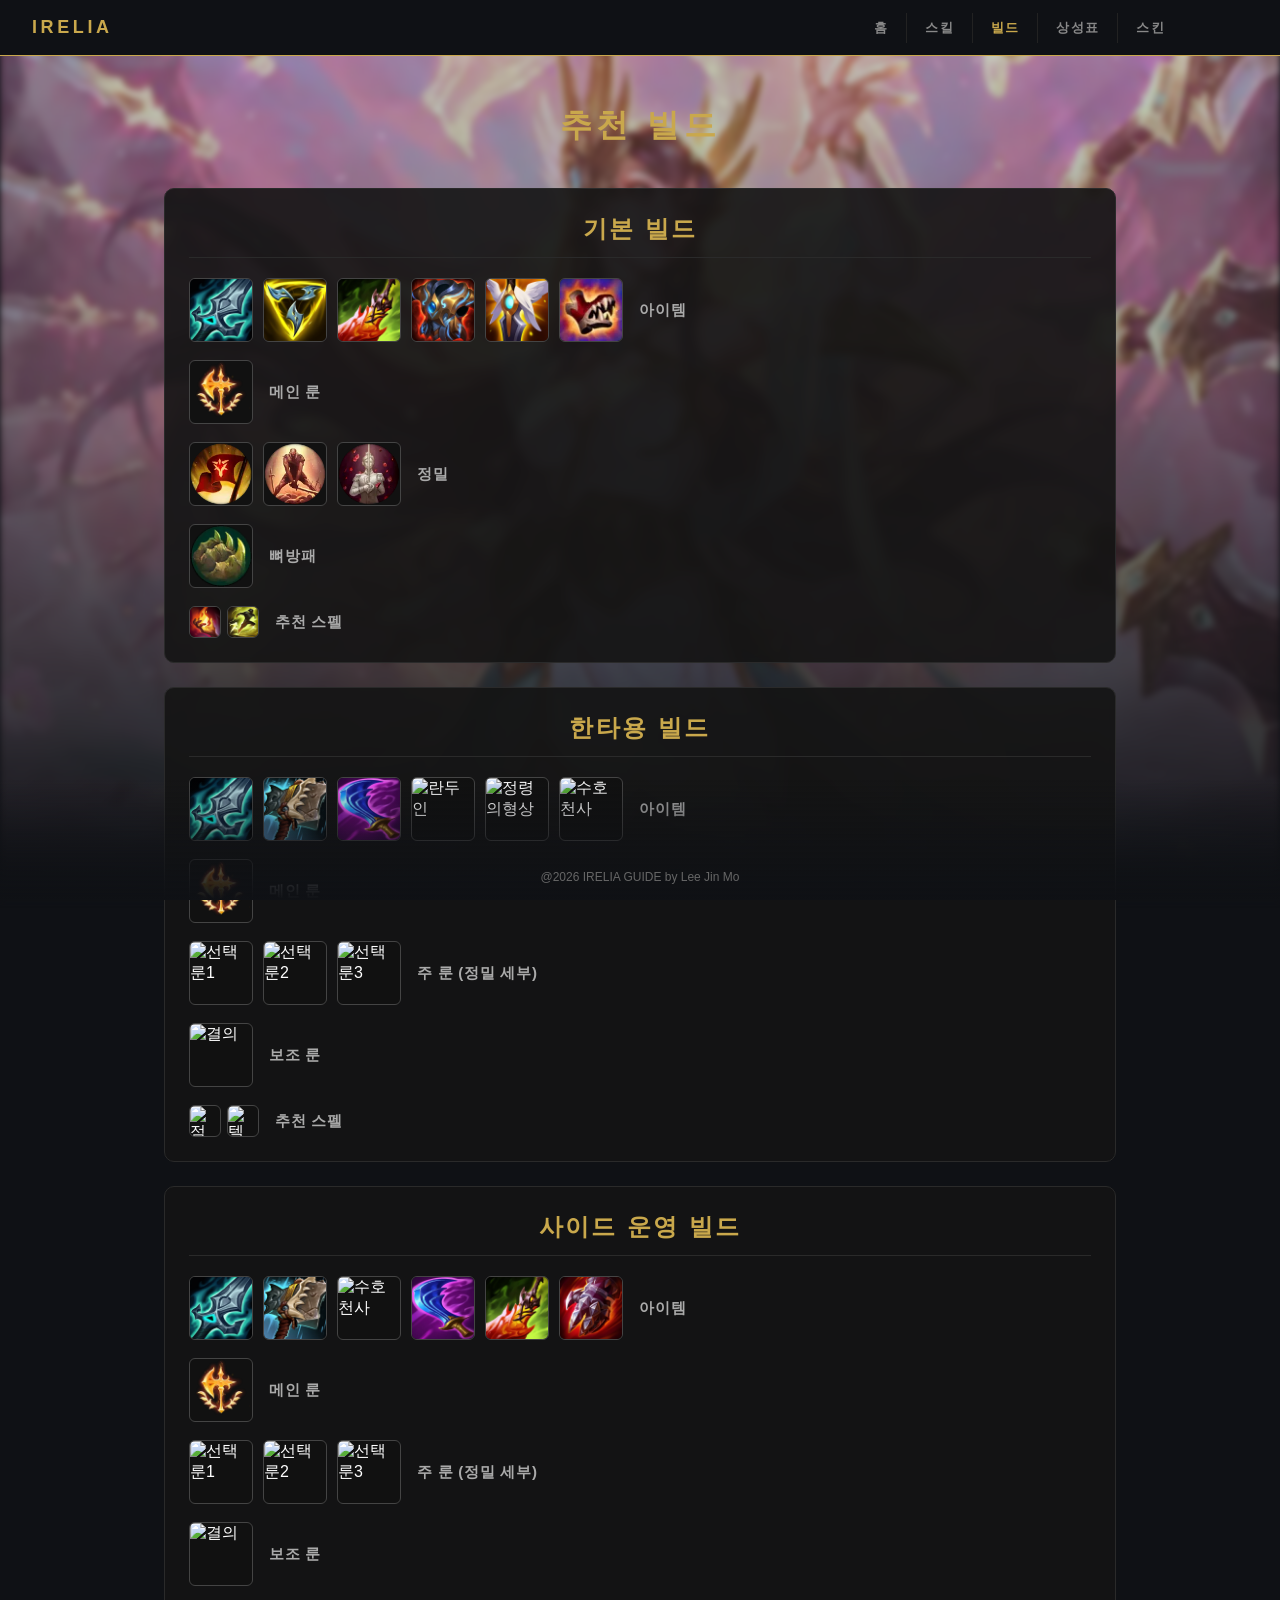
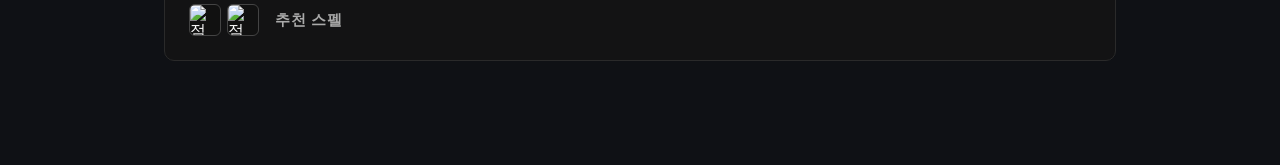
==== build.html @ 3445dcb6 "ADi오후 10:192026. 6. 21.1727: {{21PM오후 10:19e}}" ====
<!doctype html>
<html lang="ko">
  <head>
    <meta charset="UTF-8" />
    <meta name="viewport" content="width=device-width, initial-scale=1.0" />
    <title>이렐리아 가이드 — 추천 빌드</title>
    <link rel="stylesheet" href="style.css" />
  </head>

  <body class="page-bg">
    <nav>
      <div class="nav-inner">
        <a href="index.html" class="nav-logo">IRELIA</a>

        <div class="nav-links">
          <a href="home.html">홈</a>
          <a href="skill.html">스킬</a>
          <a href="build.html" class="active">빌드</a>
          <a href="counter.html">상성표</a>
          <a href="skin.html">스킨</a>
        </div>

        <span class="nav-user"></span>
      </div>
    </nav>

    <main class="build-page">
      <h1>추천 빌드</h1>

      <section class="build-box">
        <h2>기본 빌드</h2>

        <div class="build-row">
          <div class="icon-list">
            <img src="몰왕.png" alt="몰락한 왕의 검" />
            <img src="삼위일체.png" alt="삼위일체" />
            <img src="죽무.png" alt="죽음의 무도" />
            <img src="불쌍수.png" alt="불사의 쌍둥이 수호자" />
            <img src="가엔.png" alt="수호 천사" />
            <img src="탐욕신.png" alt="탐욕의 군화" />
          </div>
          <span>아이템</span>
        </div>

        <div class="build-row">
          <img src="정복자.png" alt="정복자" class="rune-icon" />
          <span>메인 룬</span>
        </div>

        <div class="build-row">
          <div class="icon-list">
            <img src="승전보.png" alt="승전보" />
            <img src="최후의저항.png" alt="최후의 저항" />
            <img src="핏빛길.png" alt="전설: 핏빛 길" />
          </div>
          <span>정밀</span>
        </div>

        <div class="build-row">
          <img src="뼈방패.png" alt="뼈방패" class="rune-icon" />
          <span>뼈방패</span>
        </div>

        <div class="build-row">
          <div class="icon-list spell-list">
            <img src="점화.png" alt="점화" class="spell-icon" />
            <img src="점멸.png" alt="점멸" class="spell-icon" />
          </div>
          <span>추천 스펠</span>
        </div>
      </section>

      <section class="build-box">
        <h2>한타용 빌드</h2>

        <div class="build-row">
          <div class="icon-list">
            <img src="몰왕.png" alt="몰왕" />
            <img src="선파자.png" alt="선체파괴자" />
            <img src="마최.png" alt="마법사의 최후" />
            <img src="란두인.png" alt="란두인" />
            <img src="정령의형상.png" alt="정령의형상" />
            <img src="수호천사.png" alt="수호천사" />
          </div>
          <span>아이템</span>
        </div>

        <div class="build-row">
          <img src="정복자.png" alt="정복자" class="rune-icon" />
          <span>메인 룬</span>
        </div>

        <div class="build-row">
          <div class="icon-list">
            <img src="룬1.png" alt="선택룬1" />
            <img src="룬2.png" alt="선택룬2" />
            <img src="룬3.png" alt="선택룬3" />
          </div>
          <span>주 룬 (정밀 세부)</span>
        </div>

        <div class="build-row">
          <img src="결의.png" alt="결의" class="rune-icon" />
          <span>보조 룬</span>
        </div>

        <div class="build-row">
          <div class="icon-list spell-list">
            <img src="스펠1.png" alt="점멸" class="spell-icon" />
            <img src="스펠2.png" alt="텔포" class="spell-icon" />
          </div>
          <span>추천 스펠</span>
        </div>
      </section>

      <section class="build-box">
        <h2>사이드 운영 빌드</h2>

        <div class="build-row">
          <div class="icon-list">
            <img src="몰왕.png" alt="몰왕" />
            <img src="선파자.png" alt="선체파괴자" />
            <img src="수호천사.png" alt="수호천사" />
            <img src="마최.png" alt="마법사의 최후" />
            <img src="죽무.png" alt="죽음의 무도" />
            <img src="스테락.png" alt="스테락" />
          </div>
          <span>아이템</span>
        </div>

        <div class="build-row">
          <img src="정복자.png" alt="정복자" class="rune-icon" />
          <span>메인 룬</span>
        </div>

        <div class="build-row">
          <div class="icon-list">
            <img src="룬1.png" alt="선택룬1" />
            <img src="룬2.png" alt="선택룬2" />
            <img src="룬3.png" alt="선택룬3" />
          </div>
          <span>주 룬 (정밀 세부)</span>
        </div>

        <div class="build-row">
          <img src="결의.png" alt="결의" class="rune-icon" />
          <span>보조 룬</span>
        </div>

        <div class="build-row">
          <div class="icon-list spell-list">
            <img src="스펠1.png" alt="점멸" class="spell-icon" />
            <img src="스펠2.png" alt="점화" class="spell-icon" />
          </div>
          <span>추천 스펠</span>
        </div>
      </section>
    </main>

    <footer>
      <p>@2026 IRELIA GUIDE by Lee Jin Mo</p>
    </footer>

    <script src="js/main.js"></script>
  </body>
</html>
---- style.css ----
/*전체설정*/
* {
  margin: 0;
  padding: 0;
  box-sizing: border-box;
}

html {
  scroll-behavior: smooth;
}

body {
  margin: 0;
  padding-top: 56px; /*여백확보*/
  background-color: #0f1115;
  color: white;
  font-family: "Pretendard", sans-serif;
}

/*전체배경사진*/
.page-bg::before {
  content: "";
  position: fixed;
  inset: 0;
  background:
    linear-gradient(
      to bottom,
      rgba(0, 0, 0, 0.15) 0%,
      rgba(0, 0, 0, 0.35) 45%,
      rgba(15, 17, 21, 0.8) 80%,
      #0f1115 100%
    ),
    url("불멸이배경.png");
  background-size: cover;
  background-position: center;
  background-repeat: no-repeat;
  filter: blur(3px);
  z-index: -2;
}

/*네비바*/
nav {
  position: fixed;
  top: 0;
  left: 0;
  right: 0;
  z-index: 100;
  height: 56px;
  background: #0f1115;
  border-bottom: 1px solid #c9a84c;
  display: flex;
  align-items: center;
  padding: 0 32px;
}

.nav-inner {
  width: 100%;
  display: flex;
  align-items: center;
}

/*로고*/
.nav-logo {
  margin-right: auto;
  font-size: 18px;
  font-weight: 900;
  letter-spacing: 0.2em;
  text-transform: uppercase;
  text-decoration: none;
  color: #c9a84c;
}

/*메뉴하이퍼링크*/
.nav-links {
  display: flex;
  align-items: center;
}

.nav-links a {
  padding: 6px 18px;
  font-size: 13px;
  font-weight: 600;
  letter-spacing: 0.1em;
  text-transform: uppercase;
  text-decoration: none;
  color: #888;
  border-left: 1px solid #222;
  transition:
    color 0.2s,
    background 0.2s;
}

.nav-links a:first-child {
  border-left: none;
}

.nav-links a:hover {
  color: #c9a84c;
  background: rgba(201, 168, 76, 0.08);
}

.nav-links a.active {
  color: #c9a84c;
}

/*소환사명*/
.nav-user {
  margin-left: 32px;
  padding-left: 32px;
  font-size: 12px;
  font-weight: 600;
  letter-spacing: 0.08em;
  color: #c9a84c;
  border-left: 1px solid #333;
}

/*메인/하단푸터*/
main {
  max-width: 1000px;
  margin: 0 auto;
  padding: 48px 24px 80px;
}

main h1 {
  font-size: 28px;
  font-weight: 900;
  letter-spacing: 0.15em;
  text-transform: uppercase;
  color: #c9a84c;
}

main > div > p {
  font-size: 13px;
  letter-spacing: 0.08em;
  color: #666;
  margin-top: 8px;
}

footer {
  position: fixed;
  bottom: 0;
  left: 0;
  right: 0;
  z-index: 50;
  margin-top: 0;
  padding: 16px 24px;
  text-align: center;
  font-size: 12px;
  color: #666;
  background: transparent;
  border-top: none;
}

/*스크롤시페이드*/
footer::before {
  content: "";
  position: fixed;
  bottom: 0;
  left: 0;
  right: 0;
  height: 120px;
  z-index: -1;
  background: linear-gradient(
    to bottom,
    rgba(15, 17, 21, 0) 0%,
    rgba(15, 17, 21, 0.85) 85%,
    #0f1115 100%
  );
  pointer-events: none;
}

/*스킬버튼*/
.tab-wrap {
  display: flex;
  justify-content: center;
  gap: 12px;
  margin-bottom: 40px;
}

.tab-btn {
  display: flex;
  flex-direction: column;
  align-items: center;
  gap: 6px;
  padding: 12px 20px;
  min-width: 90px;
  background: #1a1a1a;
  border: 1px solid #2a2a2a;
  border-radius: 8px;
  cursor: pointer;
  transition: all 0.2s;
}

.tab-btn:hover {
  border-color: #c9a84c;
  background: rgba(201, 168, 76, 0.08);
}

.tab-btn.active {
  border-color: #c9a84c;
  background: rgba(201, 168, 76, 0.12);
}

.tab-btn .key {
  font-size: 18px;
  font-weight: 900;
  letter-spacing: 0.1em;
  color: #c9a84c;
}

.tab-btn .key-name {
  font-size: 11px;
  font-weight: 600;
  letter-spacing: 0.05em;
  color: #888;
  white-space: nowrap;
}

.tab-btn.active .key-name {
  color: #c9a84c;
}

/*스킬정보*/
.skill-sec {
  display: none !important;
}

.skill-sec.active {
  display: flex !important;
}

.skill-wrap {
  display: flex;
  gap: 40px;
  align-items: flex-start;
}

.skill-img {
  width: 280px;
  min-width: 280px;
  border-radius: 8px;
  border: 1px solid #2a2a2a;
  object-fit: cover;
}

.skill-text {
  flex: 1;
  display: flex;
  flex-direction: column;
  gap: 24px;
}

.skill-text h2 {
  font-size: 22px;
  font-weight: 900;
  letter-spacing: 0.1em;
  color: #c9a84c;
  border-bottom: 1px solid #2a2a2a;
  padding-bottom: 12px;
}

.skill-desc p {
  font-size: 13px;
  line-height: 1.8;
  color: #aaa;
  margin-bottom: 10px;
}

.skill-desc p:first-child {
  color: #666;
  font-style: italic;
  font-size: 12px;
  border-left: 2px solid #2a2a2a;
  padding-left: 10px;
}

.skill-desc b {
  color: #c9a84c;
}

/*활용팁*/
.tip {
  background: rgba(201, 168, 76, 0.04);
  border: 1px solid #2a2a2a;
  border-left: 3px solid #c9a84c;
  border-radius: 0 8px 8px 0;
  padding: 16px 20px;
}

.tip h3 {
  font-size: 12px;
  font-weight: 700;
  letter-spacing: 0.12em;
  text-transform: uppercase;
  color: #c9a84c;
  margin-bottom: 12px;
}

.tip p {
  font-size: 13px;
  line-height: 1.8;
  color: #aaa;
  margin-bottom: 8px;
}

.tip p:last-child {
  margin-bottom: 0;
}

/*콤보*/
.combo {
  background: #141414;
  border: 1px solid #2a2a2a;
  border-radius: 8px;
  padding: 16px 20px;
}

.combo h3 {
  font-size: 12px;
  font-weight: 700;
  letter-spacing: 0.12em;
  text-transform: uppercase;
  color: #c9a84c;
  margin-bottom: 12px;
}

.combo ul {
  list-style: none;
  display: flex;
  flex-direction: column;
  gap: 8px;
}

.combo li {
  font-size: 13px;
  color: #aaa;
  padding-left: 14px;
  position: relative;
}

/*화살표*/
.combo li::before {
  content: "▸";
  position: absolute;
  left: 0;
  color: #c9a84c;
}

/*상세콤보*/
.combo-detail {
  display: flex;
  flex-direction: column;
  gap: 12px;
  margin-top: 16px;
  padding-top: 16px;
  border-top: 1px solid #2a2a2a;
}

.combo-item {
  padding: 12px 14px;
  background: #1a1a1a;
  border-radius: 6px;
  border-left: 2px solid #c9a84c;
}

.combo-title {
  font-size: 13px;
  font-weight: 700;
  color: #c9a84c !important;
  margin-bottom: 6px !important;
  font-style: normal !important;
  border-left: none !important;
  padding-left: 0 !important;
}

.combo-item p:last-child {
  font-size: 12px;
  color: #888 !important;
  line-height: 1.7;
  margin-bottom: 0 !important;
}

/*스킨갤러리*/
.skin-page::before {
  content: "";
  position: fixed;
  inset: 0;
  background-image: url("그냥이렐리아.jpg");
  background-size: cover;
  background-position: center;
  background-repeat: no-repeat;
  filter: blur(4px) brightness(0.35); /*배경흐리게*/
  z-index: -1;
}

.skin-wrap {
  width: 90%;
  max-width: 1000px;
  margin: 40px auto;
  text-align: center;
}

#skin-img {
  width: 100%;
  height: 550px;
  object-fit: contain;
  display: block;
  margin: 0 auto;
  transition: opacity 0.2s ease;
}

/*이전다음버튼*/
.skin-ctrl {
  display: flex;
  justify-content: space-between;
  align-items: center;
  margin-top: 20px;
}

.skin-ctrl button {
  padding: 10px 20px;
  border: none;
  border-radius: 8px;
  cursor: pointer;
  background-color: #d4af37;
  color: #111;
  font-weight: bold;
}

.skin-ctrl button:hover {
  opacity: 0.8;
}

#skin-name {
  font-size: 22px;
  color: #d4af37;
  margin: 0;
}

#skin-count {
  color: #aaa;
  margin-top: 5px;
}

/*점*/
.dot-list {
  display: flex;
  justify-content: center;
  gap: 10px;
  margin-top: 20px;
}

.skin-dot {
  width: 14px;
  height: 14px;
  border-radius: 50%;
  border: none;
  cursor: pointer;
  background-color: #555;
}

.skin-dot.active {
  background-color: #d4af37;
}

/*히어로영역*/
.hero {
  height: 100vh;
  display: flex;
  align-items: center;
  justify-content: center;
  background:
    linear-gradient(
      to bottom,
      rgba(0, 0, 0, 0.1) 0%,
      rgba(0, 0, 0, 0.3) 50%,
      rgba(15, 17, 21, 0.85) 85%,
      #0f1115 100%
    ),
    url("불멸이배경.png");
  background-size: cover;
  background-position: center;
}

.hero-content {
  text-align: center;
  color: #d4af37;
}

.hero-content h3 {
  font-size: 13px;
  letter-spacing: 0.4em;
  color: #888;
  margin-bottom: 16px;
  text-transform: uppercase;
}

.hero-content h1 {
  font-size: 80px;
  font-weight: 900;
  letter-spacing: 0.3em;
  text-transform: uppercase;
  margin-bottom: 12px;
  text-shadow: 0 0 40px rgba(201, 168, 76, 0.4);
}

.hero-content .hero-sub {
  font-size: 16px;
  color: #ccc;
  letter-spacing: 0.15em;
  margin-bottom: 10px;
}

.hero-content .hero-quote {
  font-size: 13px;
  color: #666;
  font-style: italic;
  letter-spacing: 0.05em;
}

/*상성표*/
main h2 {
  color: #d4af37;
  letter-spacing: 0.1em;
  text-transform: uppercase;
  font-size: 13px;
  border-bottom: 1px solid #333;
  padding-bottom: 12px;
  margin-bottom: 32px;
}

main ol {
  padding-left: 0;
  list-style: none;
  display: flex;
  flex-direction: column;
  gap: 0;
}

main ol li {
  font-size: 18px;
  font-weight: 500;
  padding: 20px 0;
  border-bottom: 1px solid #1e1e1e;
  display: flex;
  flex-direction: column;
  gap: 6px;
}

main ol li a {
  color: #f0eef8;
  text-decoration: none;
  transition: color 0.2s;
}

main ol li a:hover {
  color: #d4af37;
}

main ol li p {
  font-size: 13px;
  color: #555;
  font-weight: 400;
}

/*챔피언목록*/
.champ-list {
  display: flex;
  justify-content: center;
  gap: 24px;
  flex-wrap: wrap;
  margin-top: 24px;
}

.champ-card {
  width: 140px;
  background: #181a20;
  border: 1px solid #2a2a2a;
  border-radius: 10px;
  overflow: hidden;
  cursor: pointer;
  transition: all 0.2s ease;
}

.champ-card:hover {
  transform: translateY(-4px);
  border-color: #c9a84c;
  box-shadow: 0 0 20px rgba(201, 168, 76, 0.2);
}

.champ-card img {
  width: 100%;
  height: 160px;
  object-fit: cover;
}

.champ-card p {
  padding: 12px;
  color: #f0eef8;
  font-weight: 700;
  font-size: 14px;
}

/*팝업*/
.modal-wrap {
  position: fixed;
  inset: 0;
  background: rgba(0, 0, 0, 0.75);
  display: none;
  justify-content: center;
  align-items: center;
  z-index: 9999;
}

.modal-wrap.open {
  display: flex;
}

.modal-box {
  width: 90%;
  max-width: 500px;
  background: #181a20;
  border: 1px solid #c9a84c;
  border-radius: 12px;
  padding: 32px;
  position: relative;
  box-shadow: 0 0 40px rgba(0, 0, 0, 0.5);
}

#modal-close {
  position: absolute;
  top: 12px;
  right: 16px;
  background: none;
  border: none;
  color: #888;
  font-size: 22px;
  cursor: pointer;
}

#modal-close:hover {
  color: #c9a84c;
}

#modal-name {
  color: #c9a84c;
  font-size: 28px;
  margin-bottom: 10px;
}

/*유불리색깔*/
.modal-type {
  font-size: 13px;
  font-weight: 700;
  margin-bottom: 18px;
  text-transform: uppercase;
  letter-spacing: 0.1em;
}

.modal-type.good {
  color: #4caf50;
}
.modal-type.bad {
  color: #f44336;
}

#modal-desc {
  color: #ccc;
  line-height: 1.8;
  font-size: 14px;
}

/*빌드페이지*/
.build-page {
  max-width: 1000px;
  margin: 0 auto;
}

.build-page h1 {
  text-align: center;
  color: #c9a84c;
  font-size: 32px;
  font-weight: 900;
  letter-spacing: 0.15em;
  margin-bottom: 40px;
}

.build-box {
  background: rgba(20, 20, 20, 0.9);
  border: 1px solid #2a2a2a;
  border-radius: 10px;
  padding: 24px;
  margin-bottom: 24px;
  backdrop-filter: blur(3px);
}

.build-box h2 {
  text-align: center;
  color: #c9a84c;
  font-size: 24px;
  font-weight: 800;
  margin-bottom: 20px;
  padding-bottom: 12px;
  border-bottom: 1px solid #2a2a2a;
}

.build-row {
  display: flex;
  align-items: center;
  gap: 16px;
  margin-bottom: 18px;
}

.build-row:last-child {
  margin-bottom: 0;
}

.icon-list {
  display: flex;
  gap: 10px;
}

/*아이콘설정*/
.icon-list img,
.rune-icon {
  width: 64px;
  height: 64px;
  object-fit: cover;
  border: 1px solid #444;
  border-radius: 6px;
  background: #111;
  transition: all 0.2s ease;
}

.icon-list img:hover {
  transform: translateY(-3px);
  border-color: #c9a84c;
}

.rune-icon:hover {
  border-color: #c9a84c;
}

.build-row span {
  color: #aaa;
  font-size: 15px;
  font-weight: 600;
  letter-spacing: 0.05em;
}

.rune-row {
  display: flex;
  align-items: center;
  gap: 16px;
  margin-top: 10px;
}

/*로그인페이지*/
main h1 {
  color: #c9a84c;
  font-size: 64px;
  font-weight: 900;
  letter-spacing: 0.15em;
  margin-bottom: 12px;
}

main p {
  color: #d0d0d0;
  margin-bottom: 20px;
}

#name-input {
  width: 320px;
  padding: 14px 18px;
  border: 1px solid #444;
  border-radius: 8px;
  background: rgba(20, 20, 20, 0.9);
  color: white;
  font-size: 16px;
  outline: none;
  transition: all 0.2s;
}

#name-input:focus {
  border-color: #c9a84c;
  box-shadow: 0 0 10px rgba(201, 168, 76, 0.4);
}

#enter-btn {
  margin-top: 16px;
  width: 360px;
  padding: 14px;
  border: none;
  border-radius: 8px;
  background: #c9a84c;
  color: #111;
  font-size: 16px;
  font-weight: 700;
  cursor: pointer;
  transition: all 0.2s;
}

#enter-btn:hover {
  transform: translateY(-2px);
  background: #d9b85b;
}

/*오류메세지*/
#error-msg {
  min-height: 24px;
  margin-top: 12px;
  color: #ff5a5a;
  font-size: 14px;
}
/*스펠아ㅡ이콘작게*/
.spell-icon {
  width: 32px !important; /* 원하는 크기로 조절 가능 */
  height: 32px !important;
  border-radius: 4px;
}

/*스펠간격*/
.spell-list {
  gap: 6px !important;
}
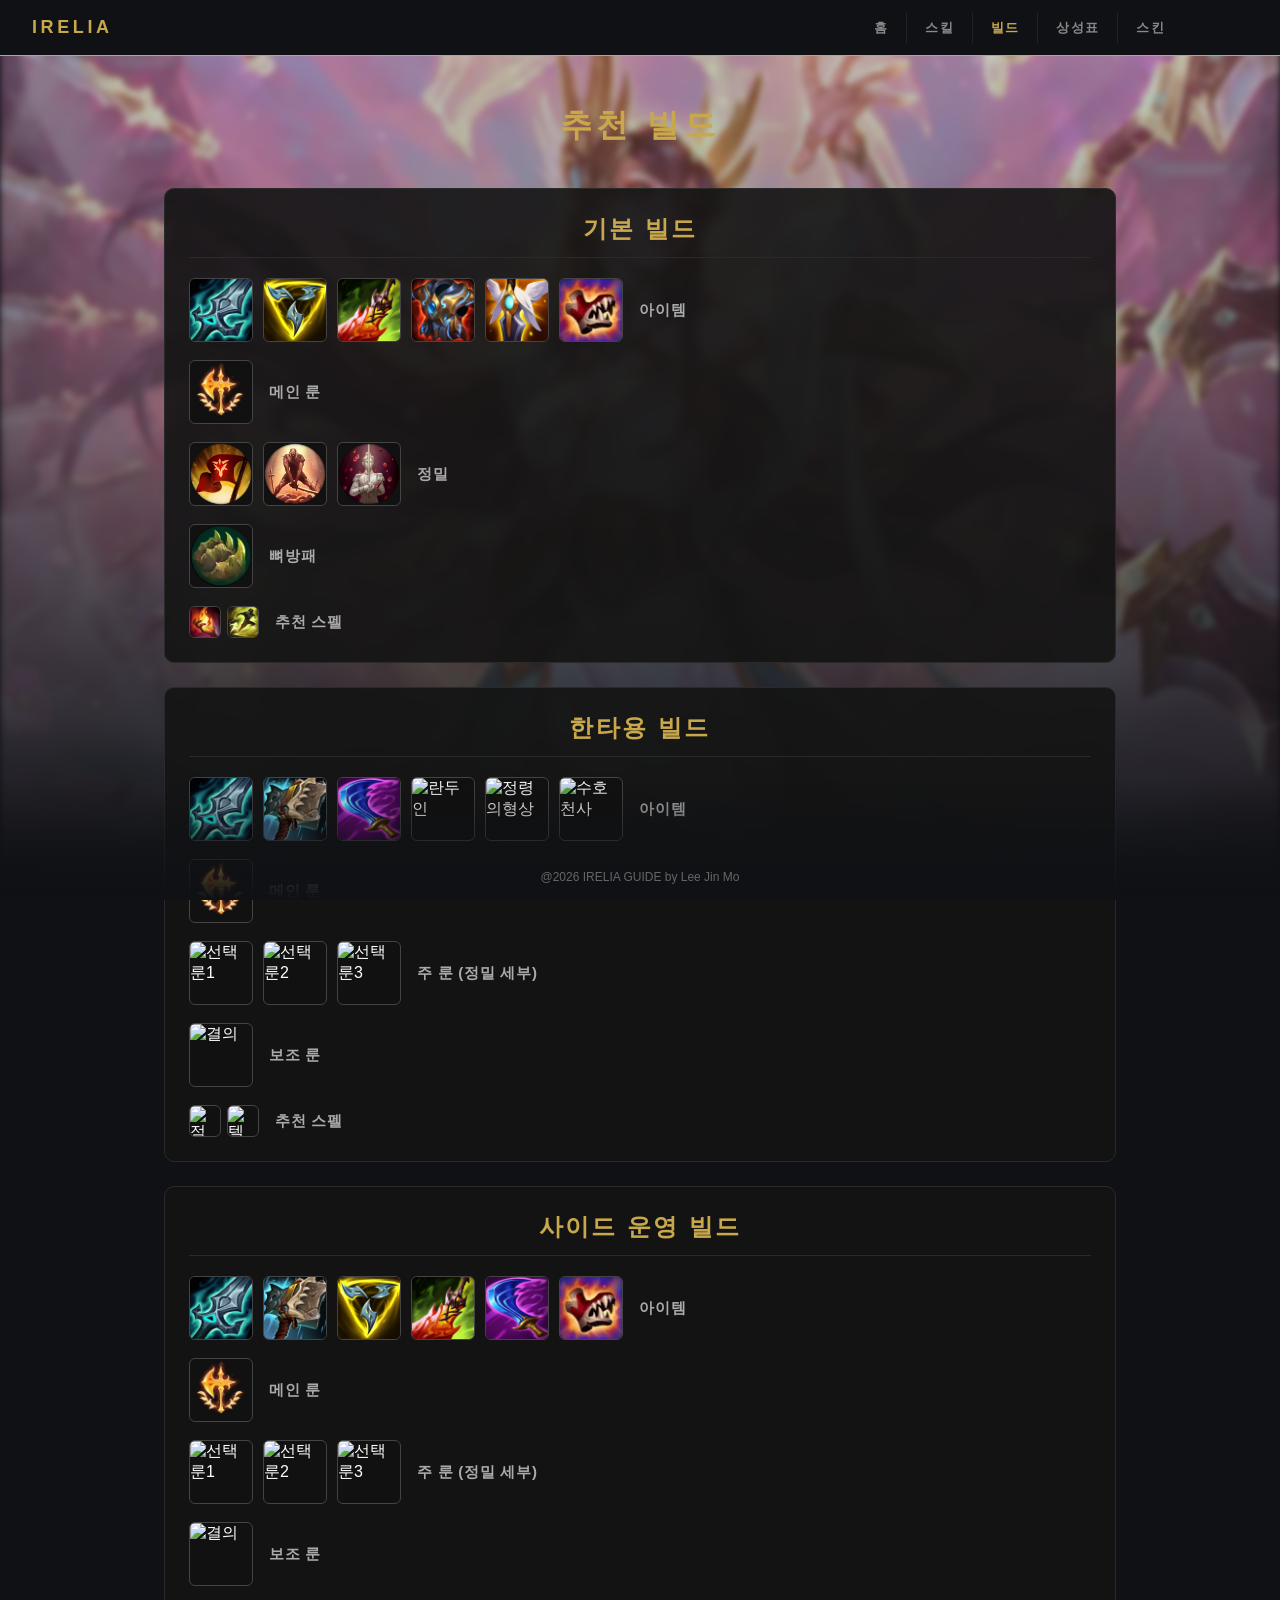
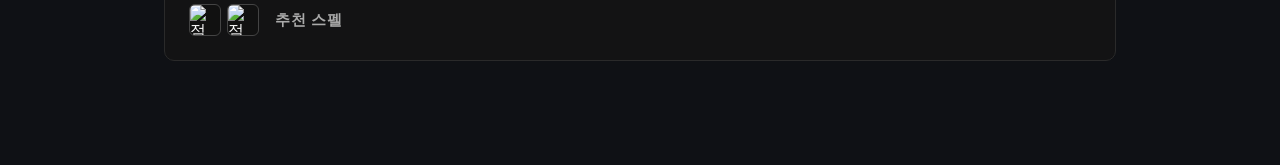
==== commit 4d789557: "ADi오후 10:202026. 6. 21.1727: {{21PM오후 10:20e}}" ====
--- a/build.html
+++ b/build.html
@@ -120,10 +120,10 @@
           <div class="icon-list">
             <img src="몰왕.png" alt="몰왕" />
             <img src="선파자.png" alt="선체파괴자" />
-            <img src="수호천사.png" alt="수호천사" />
+            <img src="삼위일체.png" alt="삼위일체" />
+            <img src="죽무.png" alt="죽음의 무도" />
             <img src="마최.png" alt="마법사의 최후" />
-            <img src="죽무.png" alt="죽음의 무도" />
-            <img src="스테락.png" alt="스테락" />
+            <img src="탐욕신.png" alt="탐욕의 군화" />
           </div>
           <span>아이템</span>
         </div>
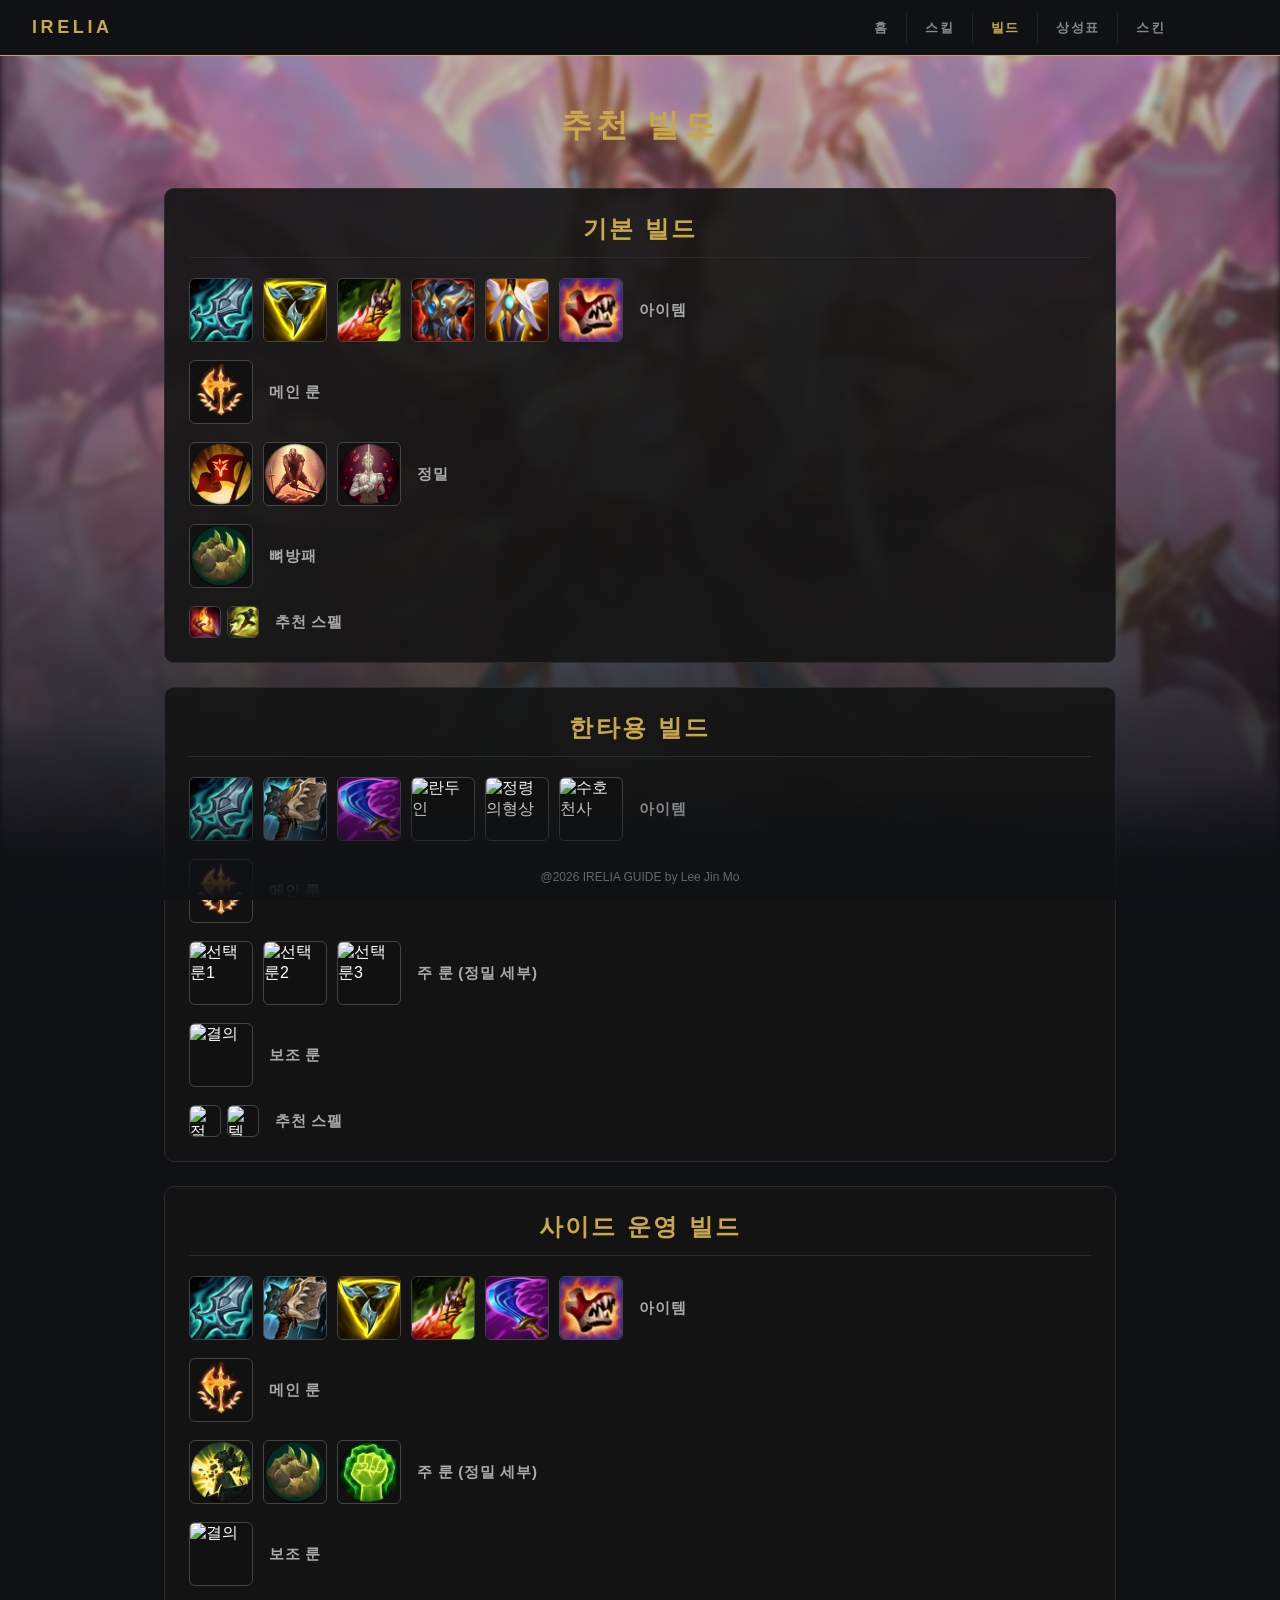
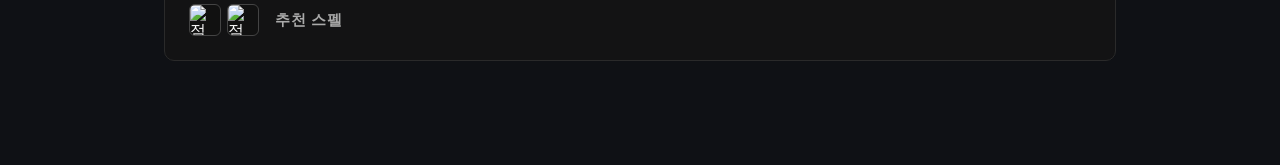
==== commit 9192bb19: "ADi오후 10:242026. 6. 21.1727: {{21PM오후 10:24e}}" ====
--- a/build.html
+++ b/build.html
@@ -135,9 +135,9 @@
 
         <div class="build-row">
           <div class="icon-list">
-            <img src="룬1.png" alt="선택룬1" />
-            <img src="룬2.png" alt="선택룬2" />
-            <img src="룬3.png" alt="선택룬3" />
+            <img src="철거.png" alt="철거" />
+            <img src="뼈방패.png" alt="뼈방패" />
+            <img src="불굴의의지.png" alt="불굴의 의지" />
           </div>
           <span>주 룬 (정밀 세부)</span>
         </div>
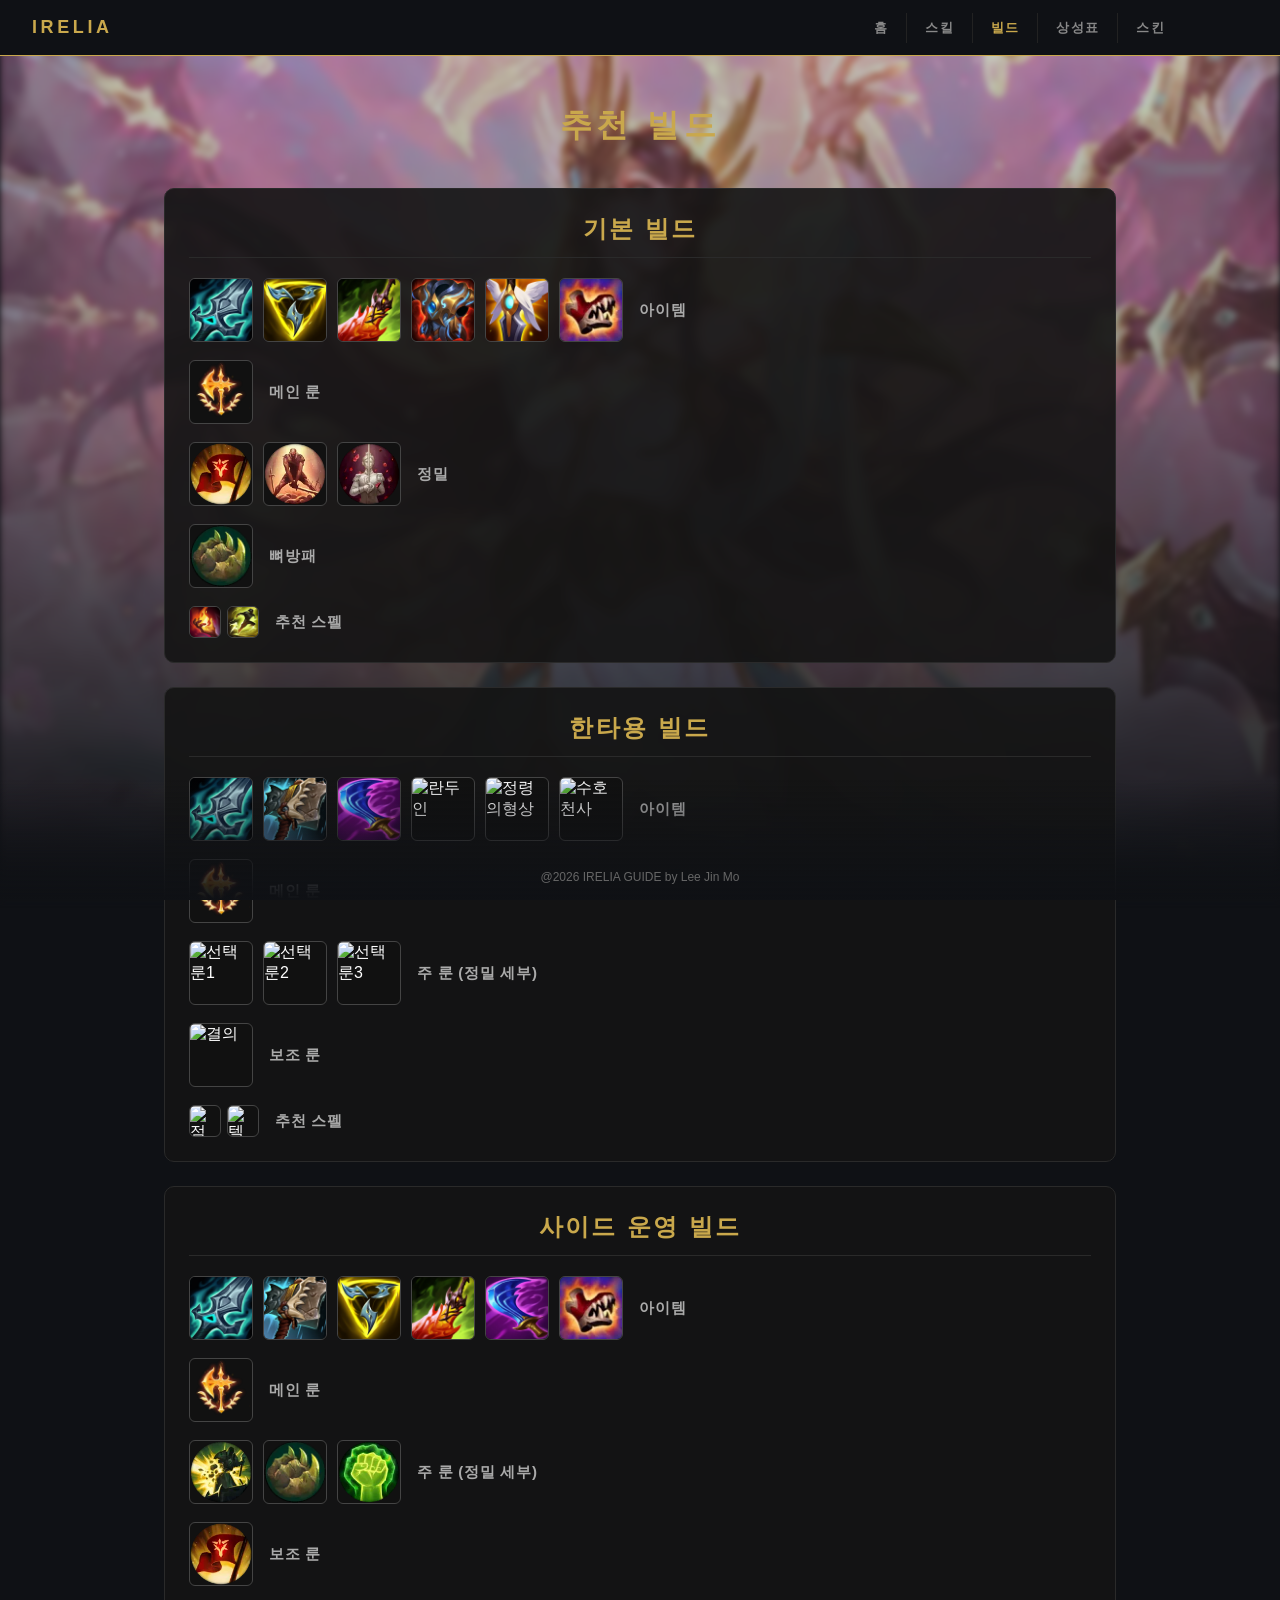
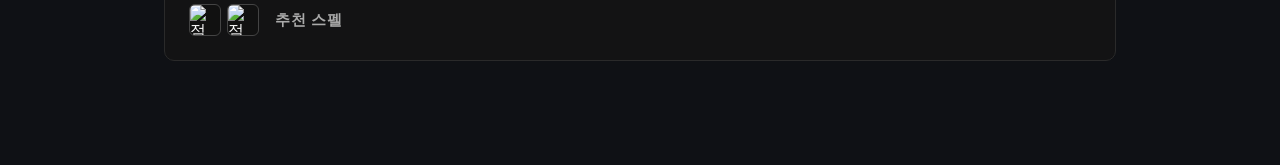
==== commit 42915f89: "ADi오후 10:252026. 6. 21.1727: {{21PM오후 10:25e}}" ====
--- a/build.html
+++ b/build.html
@@ -143,7 +143,7 @@
         </div>
 
         <div class="build-row">
-          <img src="결의.png" alt="결의" class="rune-icon" />
+          <img src="승전보.png" alt="승전보" class="rune-icon" />
           <span>보조 룬</span>
         </div>
 
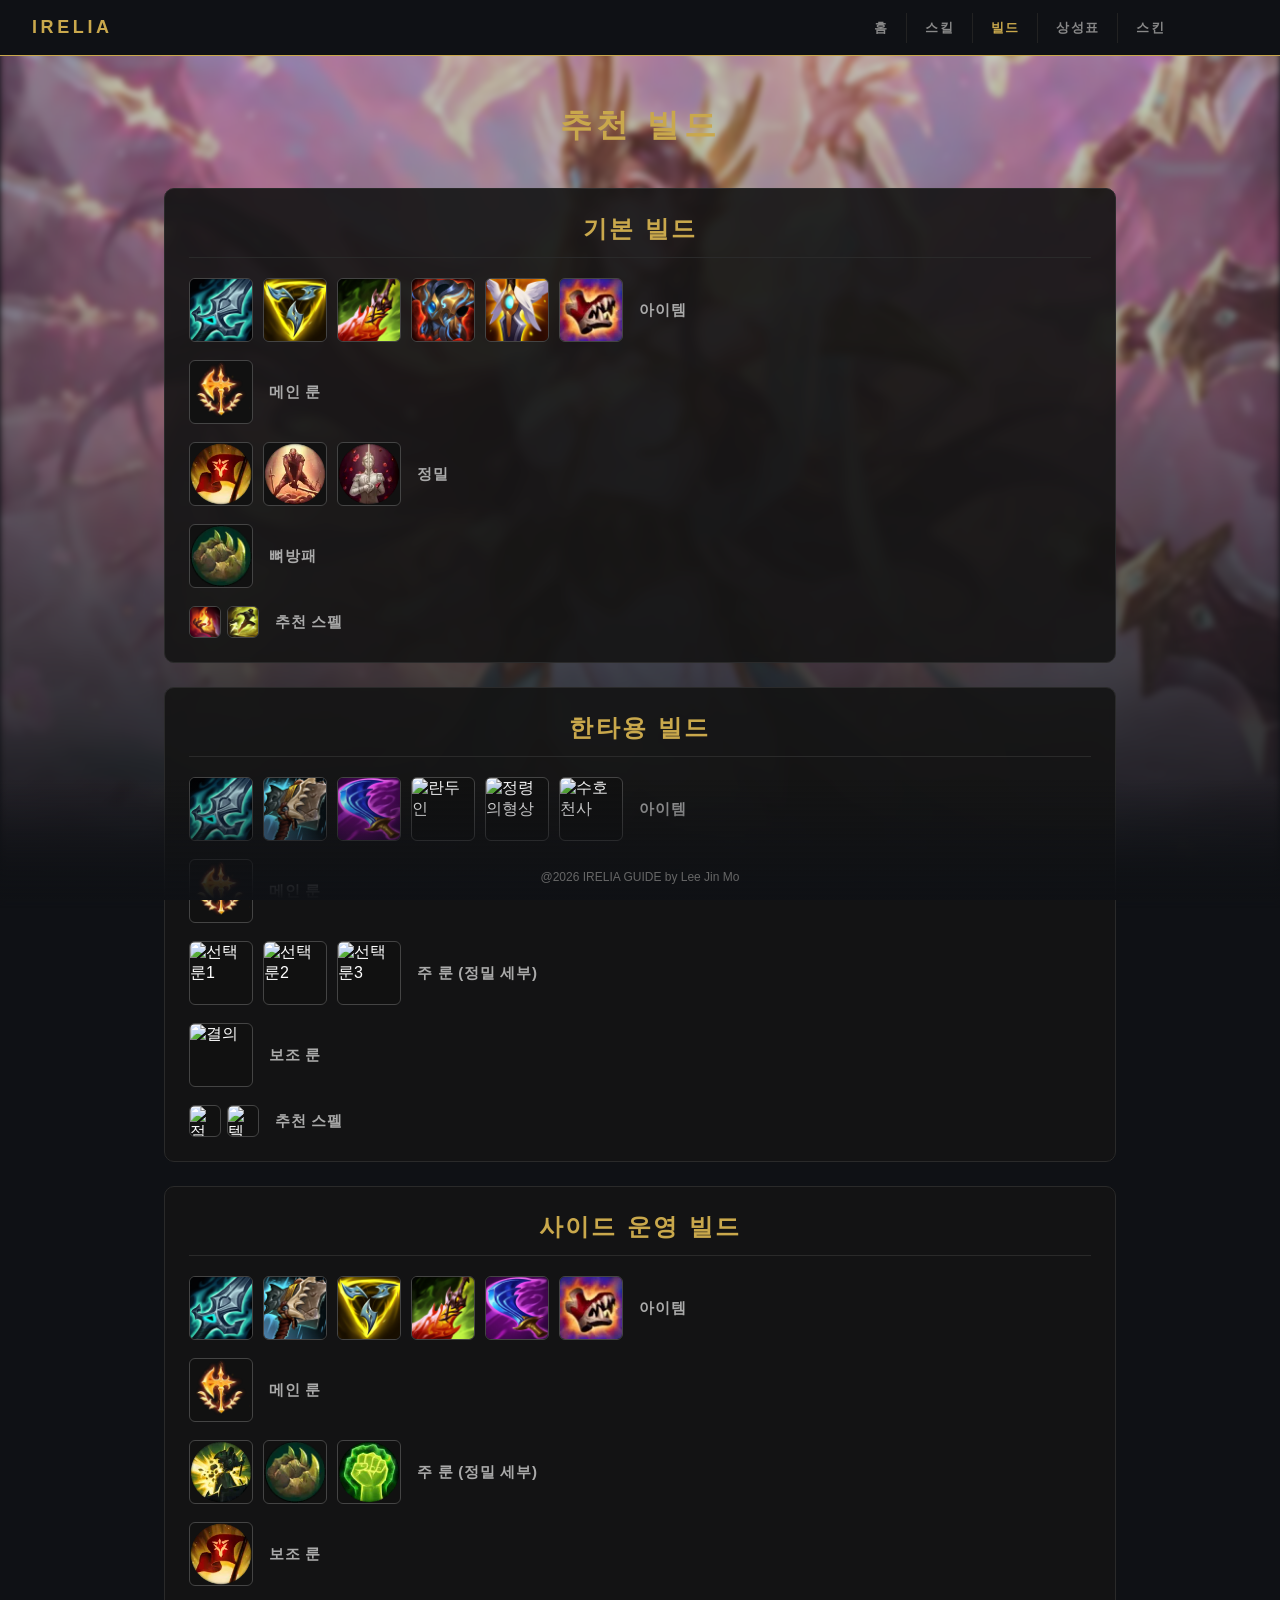
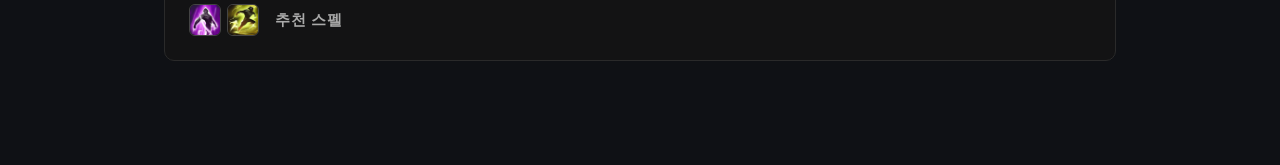
==== commit 1f1034d1: "ADi오후 10:262026. 6. 21.1727: {{21PM오후 10:26e}}" ====
--- a/build.html
+++ b/build.html
@@ -149,8 +149,8 @@
 
         <div class="build-row">
           <div class="icon-list spell-list">
-            <img src="스펠1.png" alt="점멸" class="spell-icon" />
-            <img src="스펠2.png" alt="점화" class="spell-icon" />
+            <img src="텔.png" alt="순간이동" class="spell-icon" />
+            <img src="점멸.png" alt="점멸" class="spell-icon" />
           </div>
           <span>추천 스펠</span>
         </div>
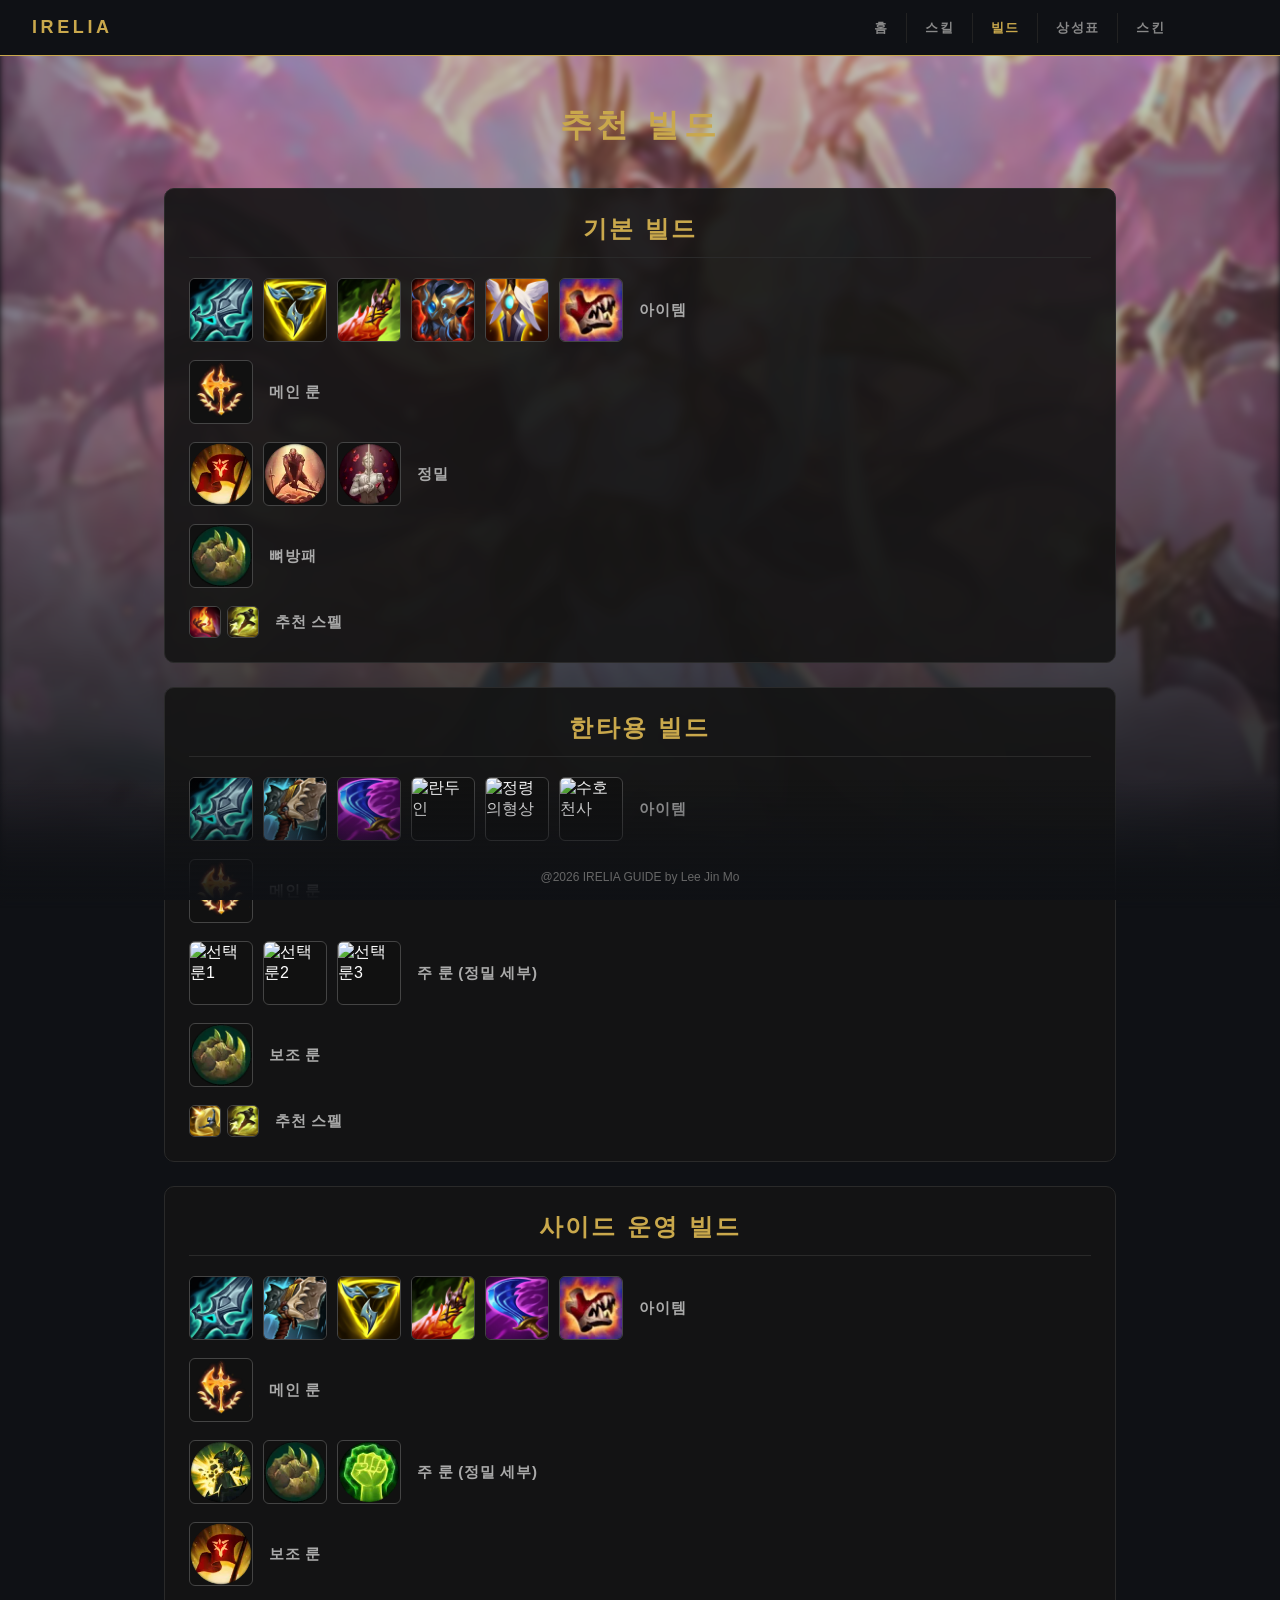
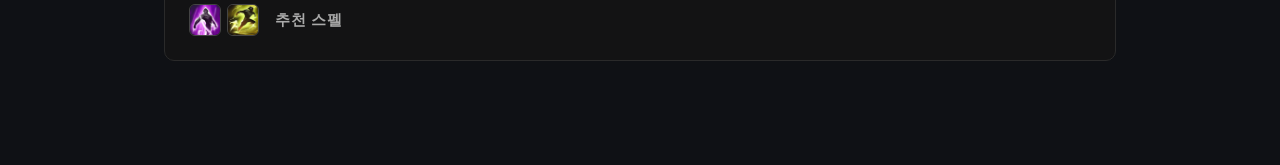
==== commit b965b825: "ADi오후 10:282026. 6. 21.1727: {{21PM오후 10:28e}}" ====
--- a/build.html
+++ b/build.html
@@ -100,14 +100,14 @@
         </div>
 
         <div class="build-row">
-          <img src="결의.png" alt="결의" class="rune-icon" />
+          <img src="뼈방패.png" alt="뼈방패" class="rune-icon" />
           <span>보조 룬</span>
         </div>
 
         <div class="build-row">
           <div class="icon-list spell-list">
-            <img src="스펠1.png" alt="점멸" class="spell-icon" />
-            <img src="스펠2.png" alt="텔포" class="spell-icon" />
+            <img src="베리어.png" alt="방어막" class="spell-icon" />
+            <img src="점멸.png" alt="점멸" class="spell-icon" />
           </div>
           <span>추천 스펠</span>
         </div>
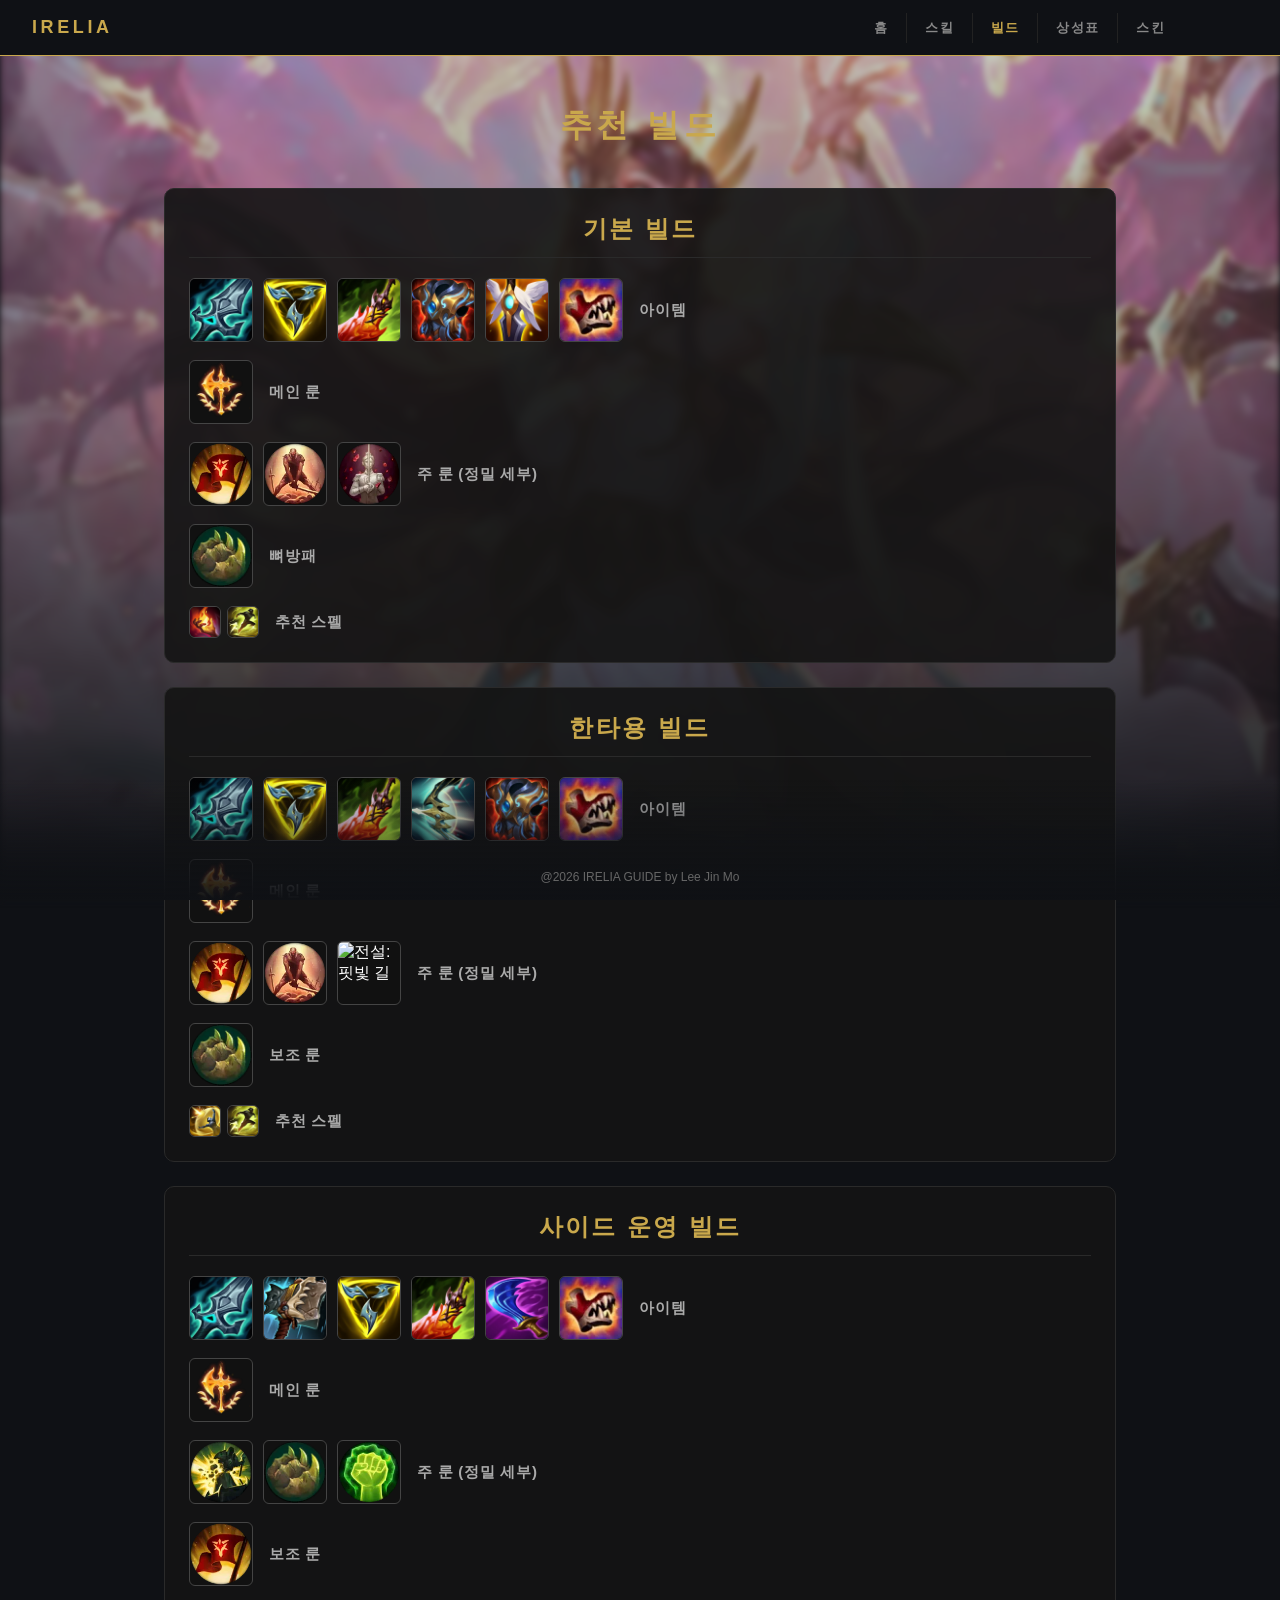
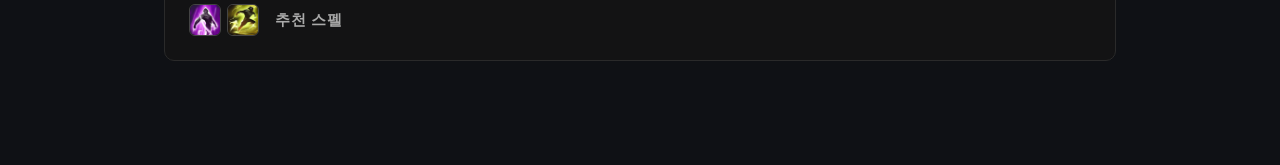
==== commit 77f3bbba: "ADi오후 10:322026. 6. 21.1727: {{21PM오후 10:32e}}" ====
--- a/build.html
+++ b/build.html
@@ -53,7 +53,7 @@
             <img src="최후의저항.png" alt="최후의 저항" />
             <img src="핏빛길.png" alt="전설: 핏빛 길" />
           </div>
-          <span>정밀</span>
+          <span>주 룬 (정밀 세부)</span>
         </div>
 
         <div class="build-row">
@@ -76,11 +76,11 @@
         <div class="build-row">
           <div class="icon-list">
             <img src="몰왕.png" alt="몰왕" />
-            <img src="선파자.png" alt="선체파괴자" />
-            <img src="마최.png" alt="마법사의 최후" />
-            <img src="란두인.png" alt="란두인" />
-            <img src="정령의형상.png" alt="정령의형상" />
-            <img src="수호천사.png" alt="수호천사" />
+            <img src="삼위일체.png" alt="삼위일체" />
+            <img src="죽무.png" alt="죽음의 무도" />
+            <img src="경계.png" alt="경계" />
+            <img src="불쌍수.png" alt="불사의 쌍둥이 수호자" />
+            <img src="탐욕신.png" alt="탐욕의 군화" />
           </div>
           <span>아이템</span>
         </div>
@@ -92,9 +92,9 @@
 
         <div class="build-row">
           <div class="icon-list">
-            <img src="룬1.png" alt="선택룬1" />
-            <img src="룬2.png" alt="선택룬2" />
-            <img src="룬3.png" alt="선택룬3" />
+            <img src="승전보.png" alt="승전보" />
+            <img src="최후의저항.png" alt="최후의저항" />
+            <img src="핏빛길" alt="전설: 핏빛 길" />
           </div>
           <span>주 룬 (정밀 세부)</span>
         </div>
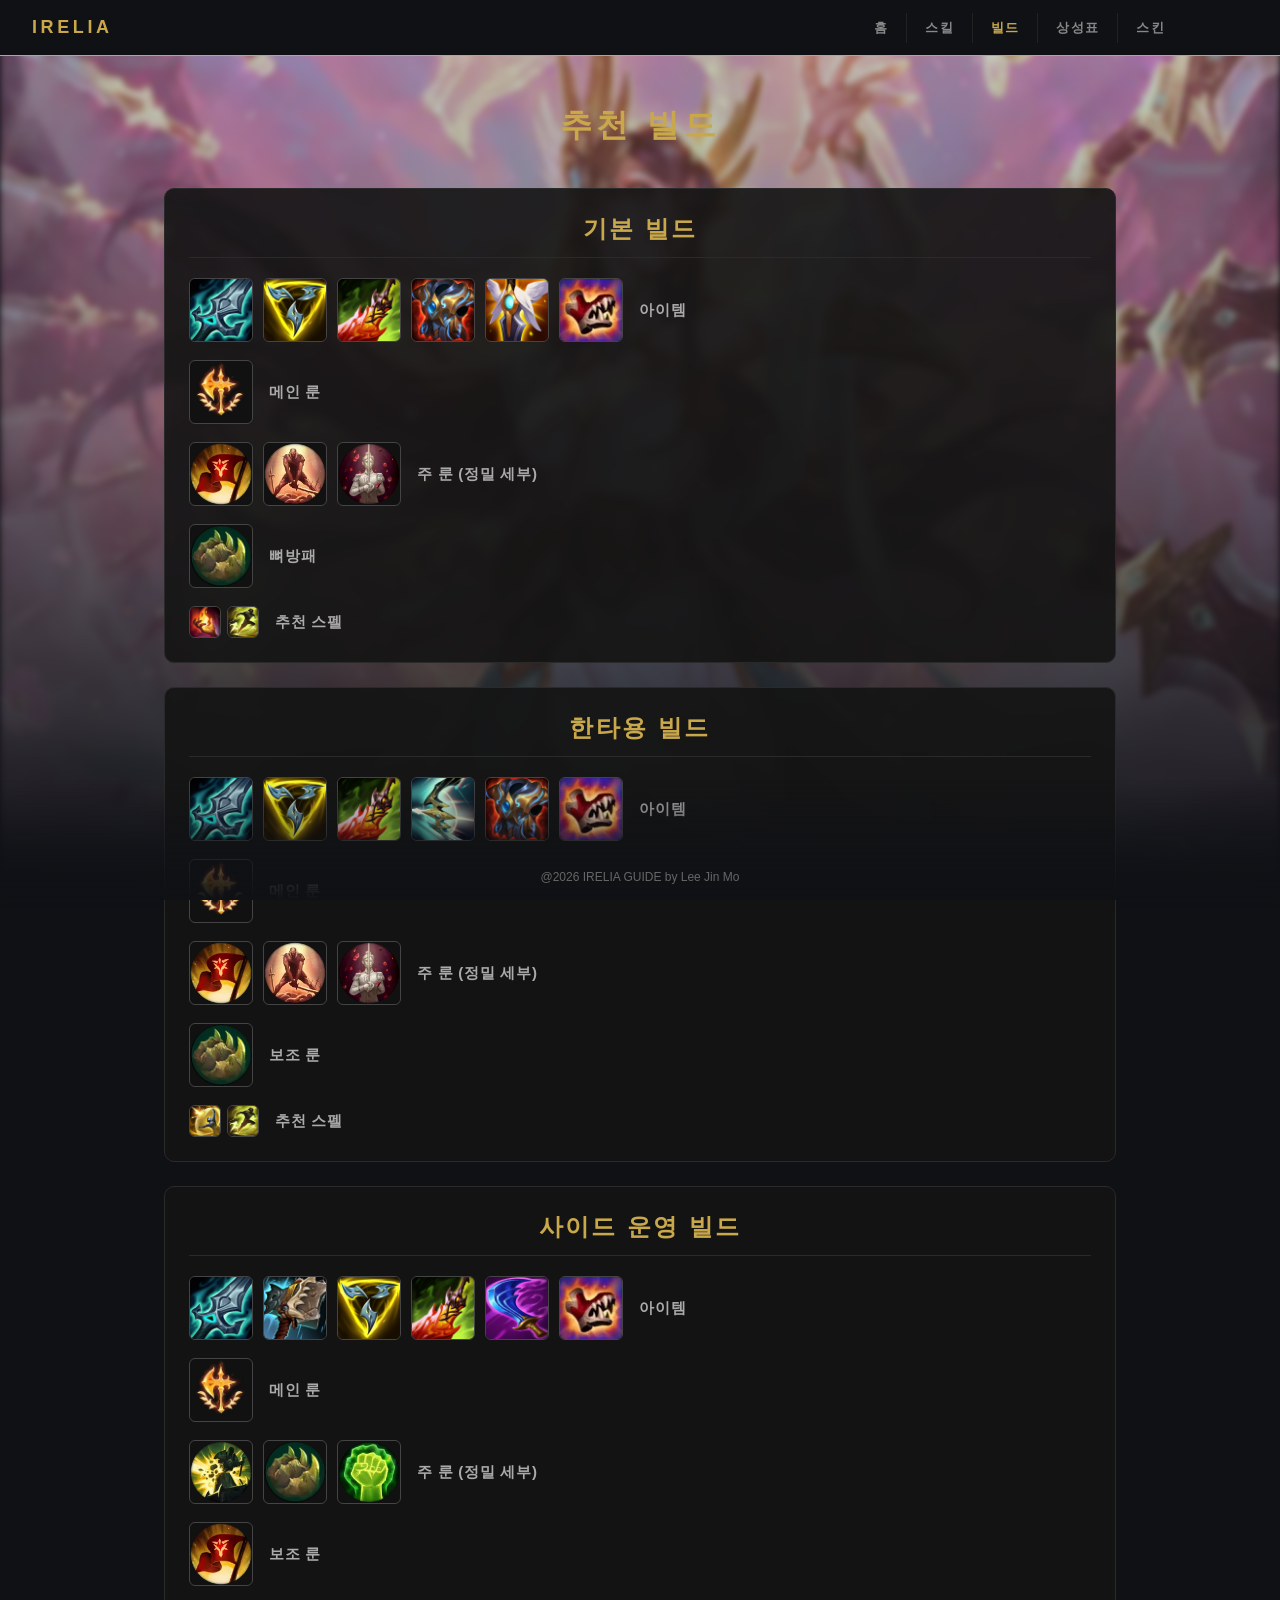
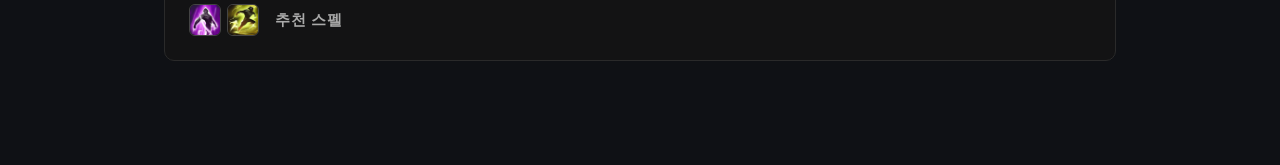
==== commit ca2e3d7c: "Fix image source for 핏빛길 in build.html" ====
--- a/build.html
+++ b/build.html
@@ -94,7 +94,7 @@
           <div class="icon-list">
             <img src="승전보.png" alt="승전보" />
             <img src="최후의저항.png" alt="최후의저항" />
-            <img src="핏빛길" alt="전설: 핏빛 길" />
+            <img src="핏빛길.png" alt="전설: 핏빛 길" />
           </div>
           <span>주 룬 (정밀 세부)</span>
         </div>
